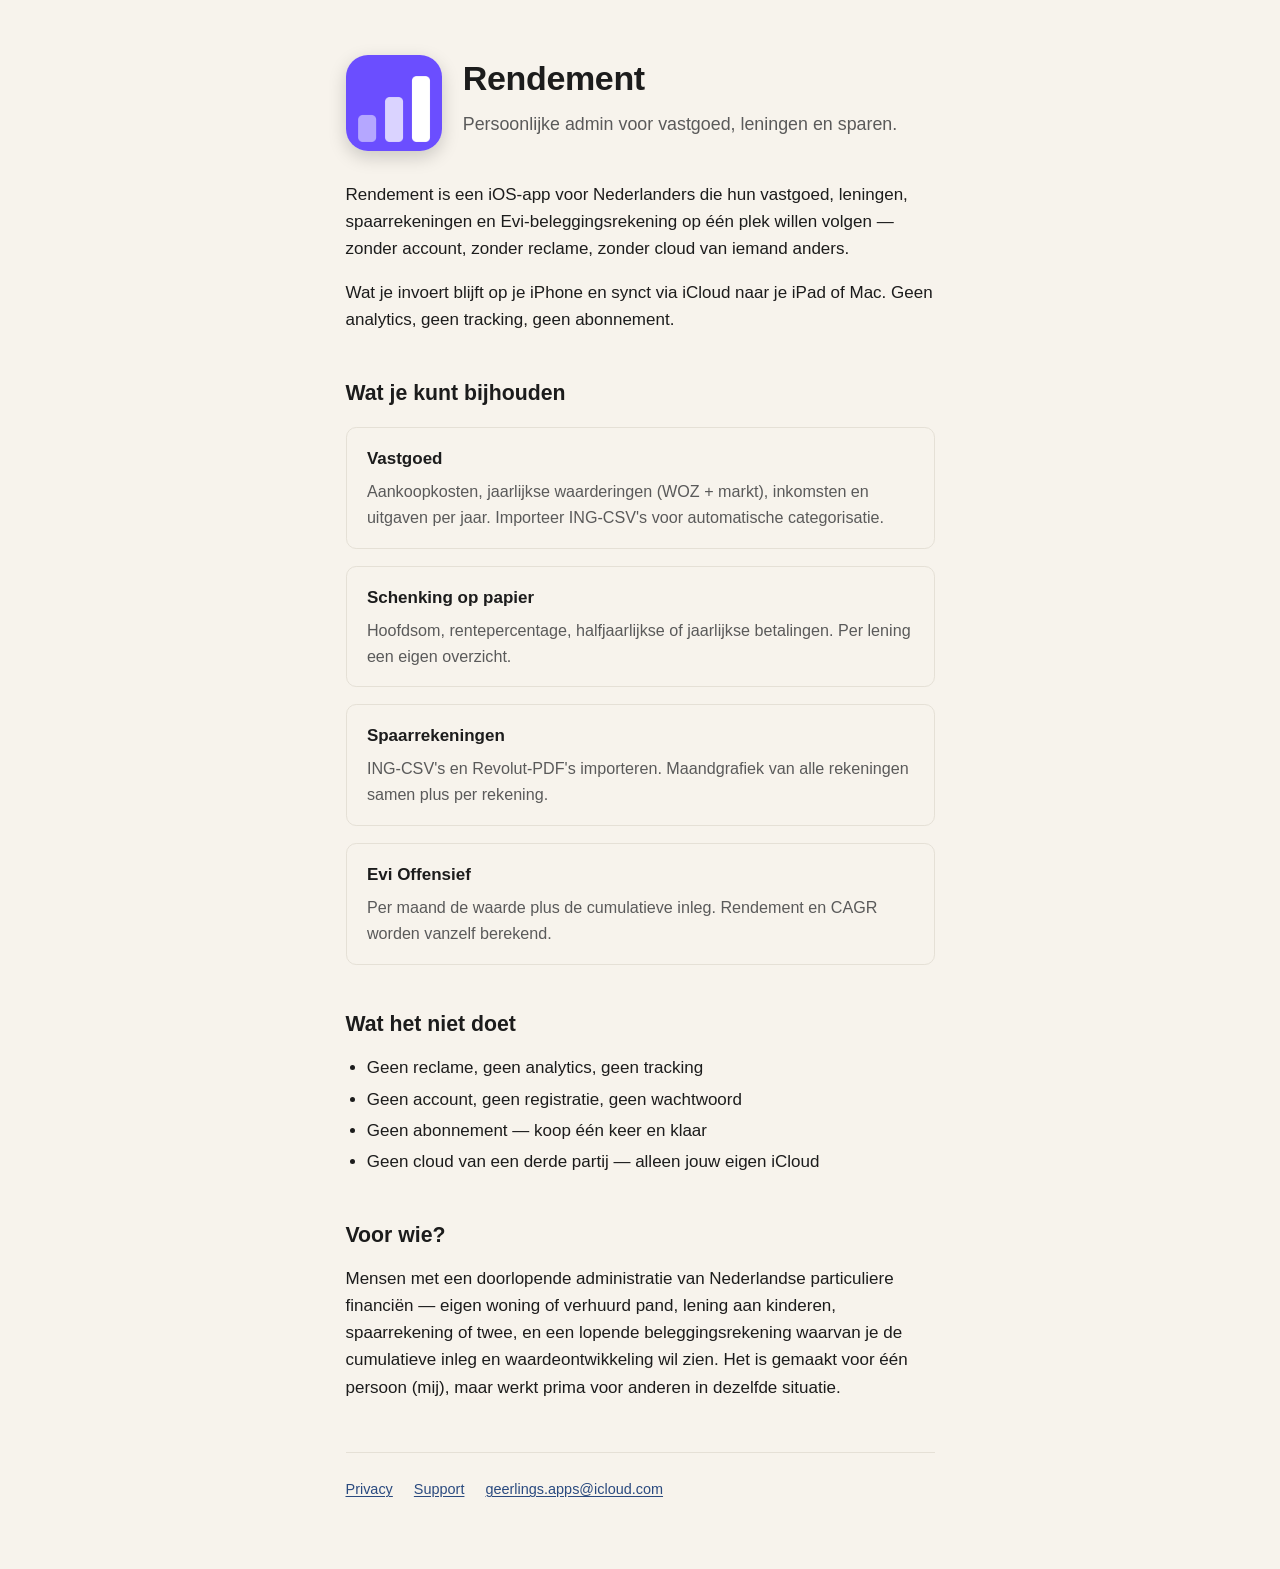
==== index.html @ a07849af "Initial Rendement website (privacy + support + landing) Mirrors the stip-website / boulesday-website" ====
<!DOCTYPE html>
<html lang="nl">
<head>
  <meta charset="UTF-8">
  <meta name="viewport" content="width=device-width, initial-scale=1.0">
  <title>Rendement — Persoonlijke admin voor vastgoed, leningen en sparen</title>
  <meta name="description" content="iOS-app voor Nederlandse particuliere financiën: vastgoed, leningen, spaarrekeningen en Evi op één plek. Privacy-first, lokale opslag plus iCloud, geen tracking.">
  <link rel="stylesheet" href="styles.css">
  <link rel="icon" type="image/png" href="appicon.png">
</head>
<body>
<main>
  <div class="hero">
    <img src="appicon.png" alt="Rendement app-icoon">
    <div>
      <h1>Rendement</h1>
      <p class="tagline">Persoonlijke admin voor vastgoed, leningen en sparen.</p>
    </div>
  </div>

  <p>
    Rendement is een iOS-app voor Nederlanders die hun vastgoed, leningen,
    spaarrekeningen en Evi-beleggingsrekening op één plek willen volgen —
    zonder account, zonder reclame, zonder cloud van iemand anders.
  </p>

  <p>
    Wat je invoert blijft op je iPhone en synct via iCloud naar je iPad of
    Mac. Geen analytics, geen tracking, geen abonnement.
  </p>

  <h2>Wat je kunt bijhouden</h2>
  <div class="cards">
    <div class="card">
      <h3>Vastgoed</h3>
      <p>Aankoopkosten, jaarlijkse waarderingen (WOZ + markt), inkomsten en
        uitgaven per jaar. Importeer ING-CSV's voor automatische
        categorisatie.</p>
    </div>
    <div class="card">
      <h3>Schenking op papier</h3>
      <p>Hoofdsom, rentepercentage, halfjaarlijkse of jaarlijkse betalingen.
        Per lening een eigen overzicht.</p>
    </div>
    <div class="card">
      <h3>Spaarrekeningen</h3>
      <p>ING-CSV's en Revolut-PDF's importeren. Maandgrafiek van alle
        rekeningen samen plus per rekening.</p>
    </div>
    <div class="card">
      <h3>Evi Offensief</h3>
      <p>Per maand de waarde plus de cumulatieve inleg. Rendement en CAGR
        worden vanzelf berekend.</p>
    </div>
  </div>

  <h2>Wat het niet doet</h2>
  <ul>
    <li>Geen reclame, geen analytics, geen tracking</li>
    <li>Geen account, geen registratie, geen wachtwoord</li>
    <li>Geen abonnement — koop één keer en klaar</li>
    <li>Geen cloud van een derde partij — alleen jouw eigen iCloud</li>
  </ul>

  <h2>Voor wie?</h2>
  <p>
    Mensen met een doorlopende administratie van Nederlandse particuliere
    financiën — eigen woning of verhuurd pand, lening aan kinderen,
    spaarrekening of twee, en een lopende beleggingsrekening waarvan je de
    cumulatieve inleg en waardeontwikkeling wil zien. Het is gemaakt voor
    één persoon (mij), maar werkt prima voor anderen in dezelfde situatie.
  </p>

  <footer>
    <a href="privacy.html">Privacy</a>
    <a href="support.html">Support</a>
    <a href="mailto:geerlings.apps@icloud.com">geerlings.apps@icloud.com</a>
  </footer>
</main>
</body>
</html>
---- styles.css ----
:root {
  --paper: #f7f3ec;
  --ink: #1c1c1c;
  --muted: #5a5a5a;
  --rule: #e5e0d6;
  --accent: #2a4a7f;
  --accent-soft: #dde4f0;
}

@media (prefers-color-scheme: dark) {
  :root {
    --paper: #1c1c1c;
    --ink: #f7f3ec;
    --muted: #a8a8a8;
    --rule: #333;
    --accent: #8aaee0;
    --accent-soft: #2a3340;
  }
}

* { box-sizing: border-box; }

html, body {
  margin: 0;
  padding: 0;
  background: var(--paper);
  color: var(--ink);
  font-family: -apple-system, BlinkMacSystemFont, "SF Pro Text", "Helvetica Neue", Arial, sans-serif;
  font-size: 17px;
  line-height: 1.6;
}

main {
  max-width: 640px;
  margin: 0 auto;
  padding: 3rem 1.5rem 4rem;
}

h1 {
  font-size: 2rem;
  font-weight: 600;
  letter-spacing: -0.01em;
  margin: 0 0 0.5rem;
}

h2 {
  font-size: 1.25rem;
  font-weight: 600;
  margin: 2.5rem 0 0.75rem;
}

p, ul {
  margin: 0 0 1rem;
}

ul {
  padding-left: 1.25rem;
}

li {
  margin-bottom: 0.25rem;
}

.meta {
  color: var(--muted);
  font-size: 0.9rem;
  margin-bottom: 2rem;
  padding-bottom: 1.5rem;
  border-bottom: 1px solid var(--rule);
}

a {
  color: var(--accent);
  text-decoration: underline;
  text-underline-offset: 0.15em;
}

code {
  font-family: ui-monospace, "SF Mono", Menlo, monospace;
  font-size: 0.9em;
  background: var(--rule);
  padding: 0.1em 0.35em;
  border-radius: 0.25em;
}

.hero {
  display: flex;
  align-items: center;
  gap: 1.25rem;
  margin-bottom: 1.5rem;
}

.hero img {
  width: 96px;
  height: 96px;
  border-radius: 22px;
  box-shadow: 0 6px 18px rgba(0, 0, 0, 0.18);
}

.hero h1 {
  margin: 0;
}

.tagline {
  color: var(--muted);
  font-size: 1.05rem;
  margin-top: 0.25rem;
}

.cards {
  display: grid;
  grid-template-columns: 1fr;
  gap: 1rem;
  margin-top: 1rem;
}

.card {
  padding: 1rem 1.2rem;
  border: 1px solid var(--rule);
  border-radius: 0.6rem;
}

.card h3 {
  margin: 0 0 0.4rem;
  font-size: 1rem;
}

.card p {
  margin: 0;
  color: var(--muted);
  font-size: 0.95rem;
}

footer {
  margin-top: 3rem;
  padding-top: 1.5rem;
  border-top: 1px solid var(--rule);
  color: var(--muted);
  font-size: 0.85rem;
}

footer a {
  margin-right: 1rem;
}
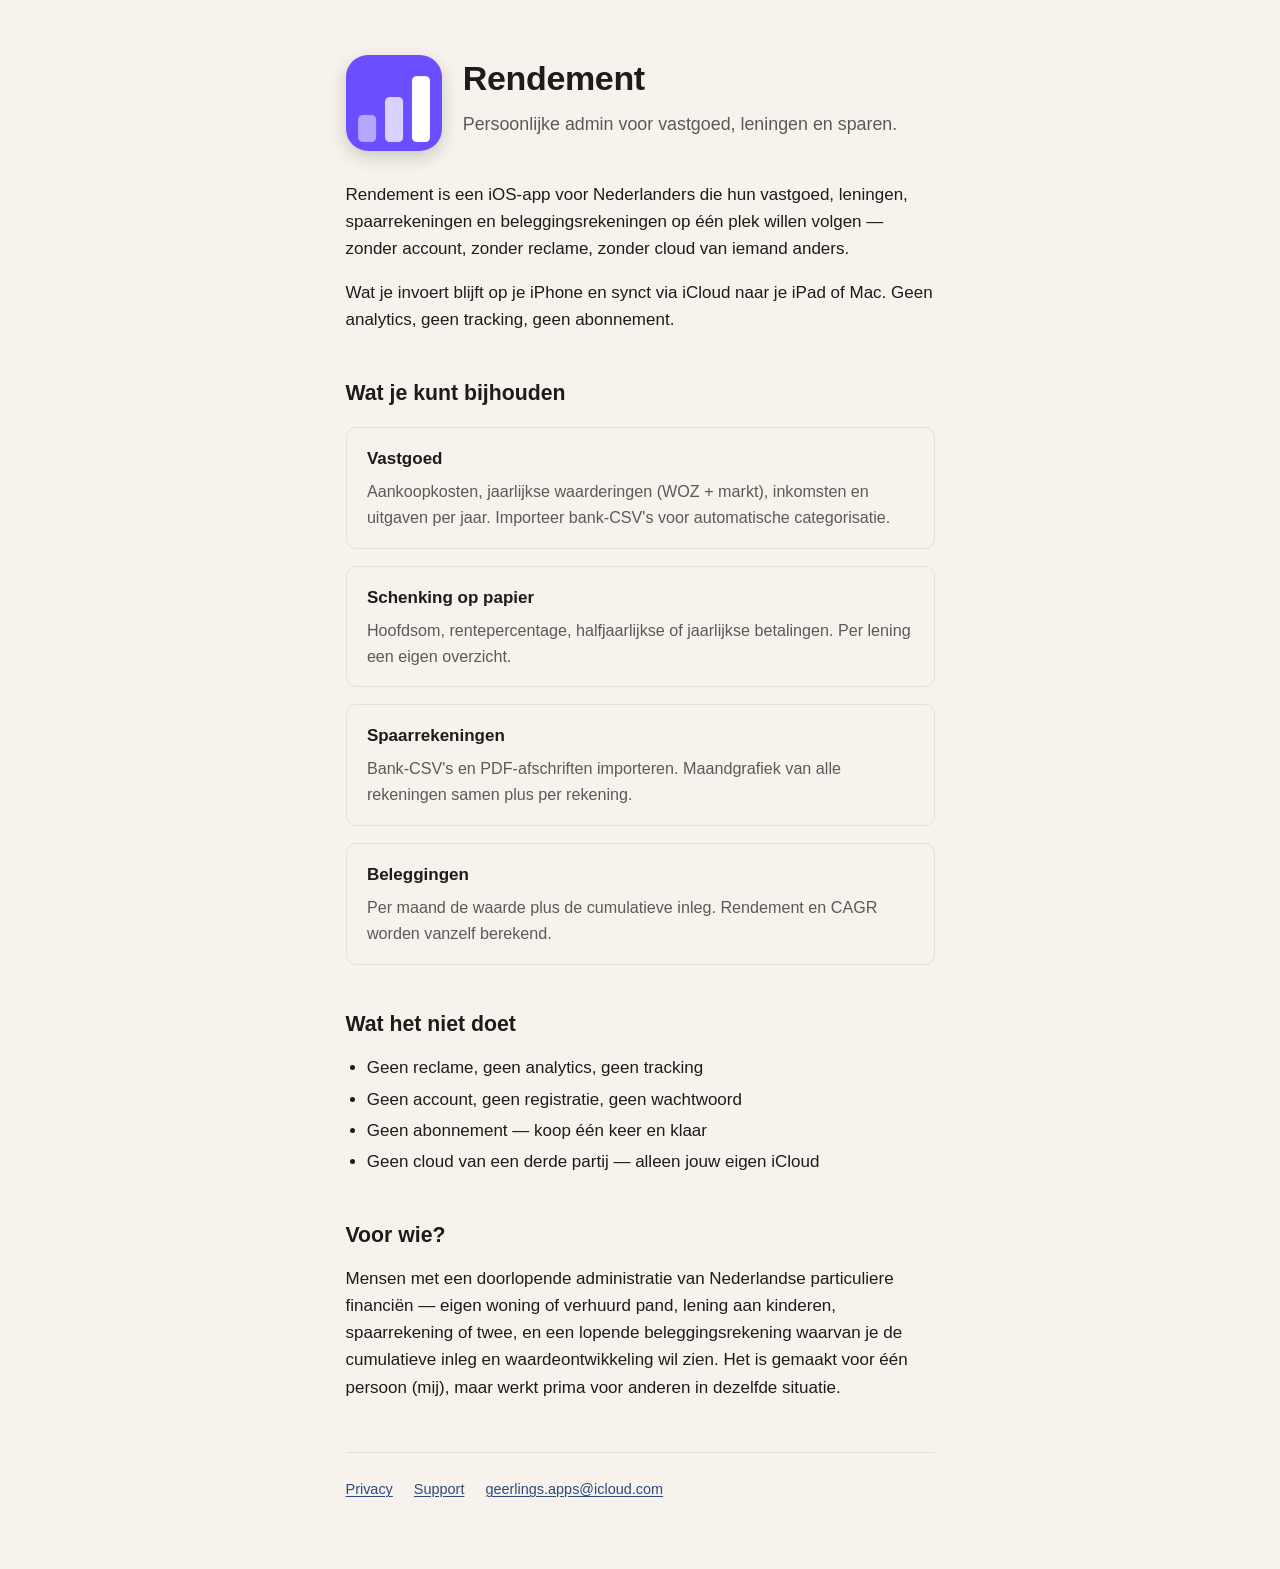
==== commit 5272a629: "Generiek herformuleren: bank- en broker-merken weghalen Tot nu toe waren Evi, Revolut en ING bij naa" ====
--- a/index.html
+++ b/index.html
@@ -4,7 +4,7 @@
   <meta charset="UTF-8">
   <meta name="viewport" content="width=device-width, initial-scale=1.0">
   <title>Rendement — Persoonlijke admin voor vastgoed, leningen en sparen</title>
-  <meta name="description" content="iOS-app voor Nederlandse particuliere financiën: vastgoed, leningen, spaarrekeningen en Evi op één plek. Privacy-first, lokale opslag plus iCloud, geen tracking.">
+  <meta name="description" content="iOS-app voor Nederlandse particuliere financiën: vastgoed, leningen, spaarrekeningen en beleggingen op één plek. Privacy-first, lokale opslag plus iCloud, geen tracking.">
   <link rel="stylesheet" href="styles.css">
   <link rel="icon" type="image/png" href="appicon.png">
 </head>
@@ -20,7 +20,7 @@
 
   <p>
     Rendement is een iOS-app voor Nederlanders die hun vastgoed, leningen,
-    spaarrekeningen en Evi-beleggingsrekening op één plek willen volgen —
+    spaarrekeningen en beleggingsrekeningen op één plek willen volgen —
     zonder account, zonder reclame, zonder cloud van iemand anders.
   </p>
 
@@ -34,7 +34,7 @@
     <div class="card">
       <h3>Vastgoed</h3>
       <p>Aankoopkosten, jaarlijkse waarderingen (WOZ + markt), inkomsten en
-        uitgaven per jaar. Importeer ING-CSV's voor automatische
+        uitgaven per jaar. Importeer bank-CSV's voor automatische
         categorisatie.</p>
     </div>
     <div class="card">
@@ -44,11 +44,11 @@
     </div>
     <div class="card">
       <h3>Spaarrekeningen</h3>
-      <p>ING-CSV's en Revolut-PDF's importeren. Maandgrafiek van alle
+      <p>Bank-CSV's en PDF-afschriften importeren. Maandgrafiek van alle
         rekeningen samen plus per rekening.</p>
     </div>
     <div class="card">
-      <h3>Evi Offensief</h3>
+      <h3>Beleggingen</h3>
       <p>Per maand de waarde plus de cumulatieve inleg. Rendement en CAGR
         worden vanzelf berekend.</p>
     </div>
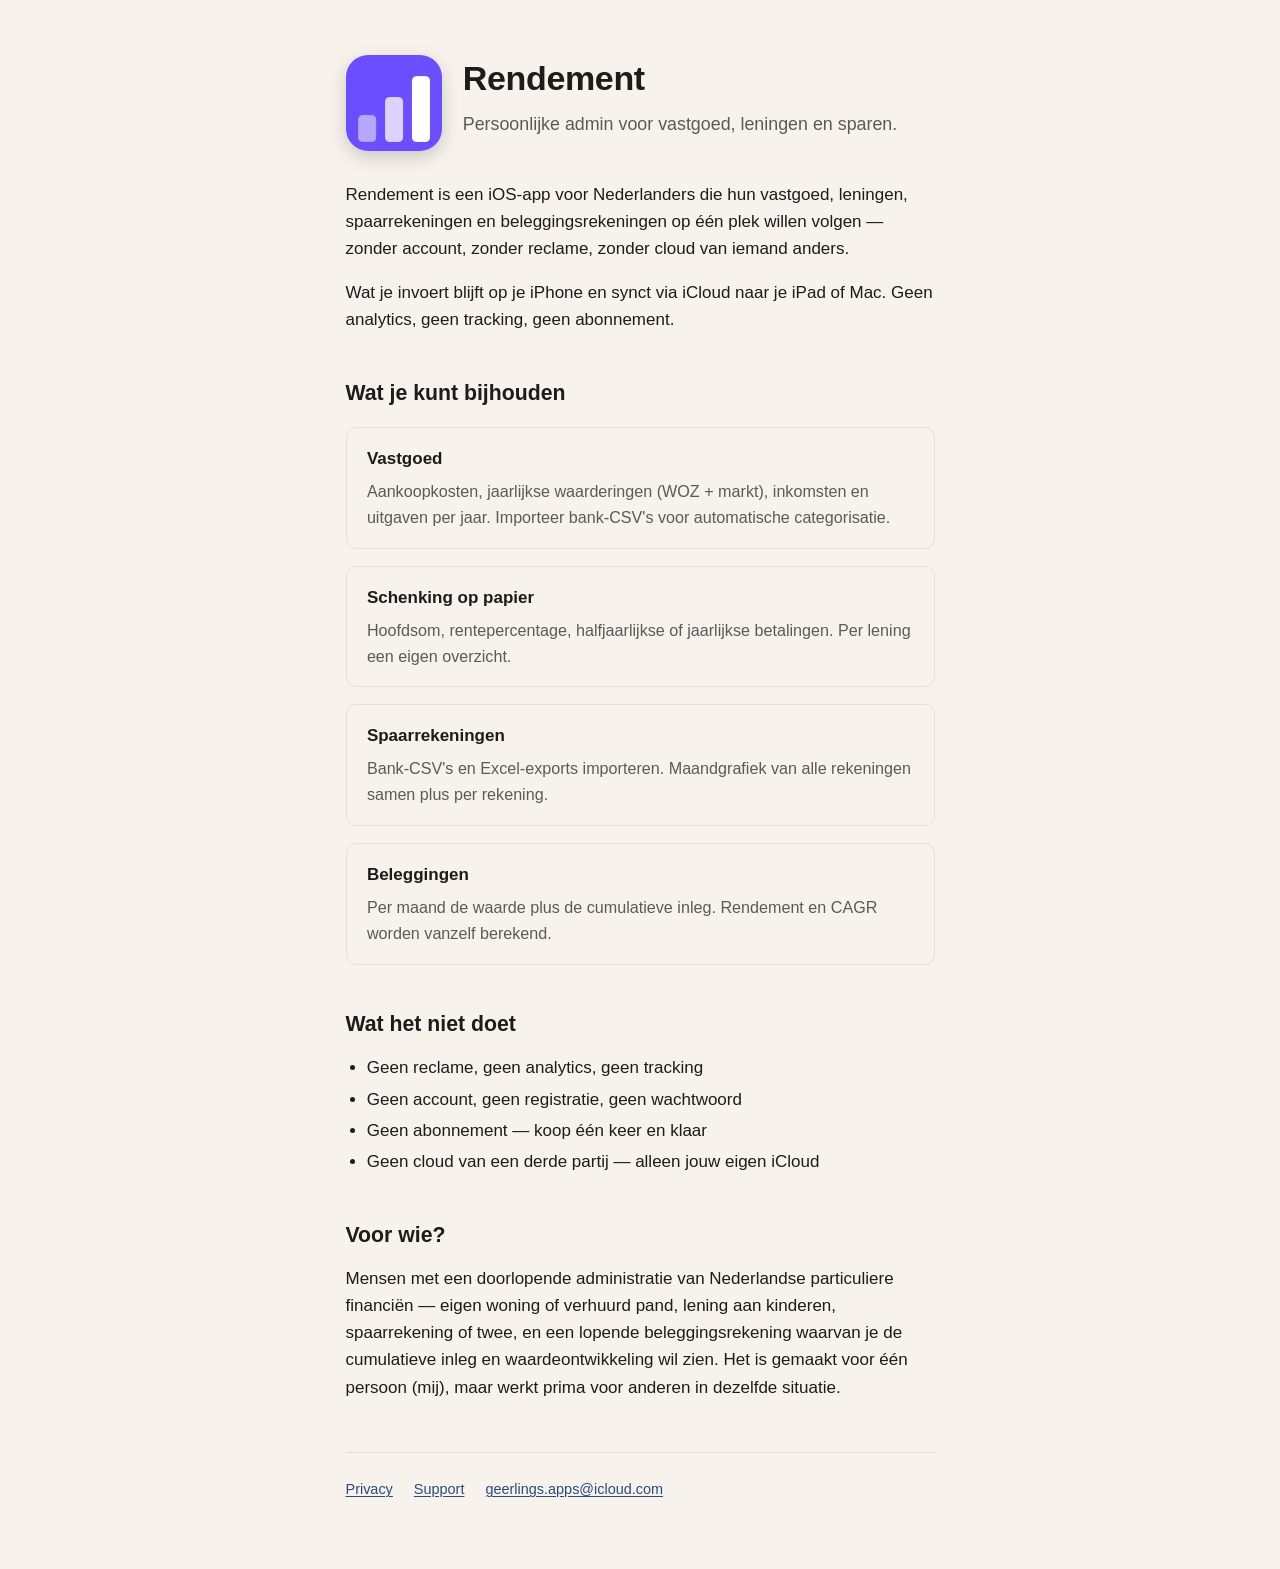
==== commit 2586ddf9: "Spaargeld-import: Excel-export in plaats van PDF Sluit aan op Rendement 2.5, waar de PDF-import is v" ====
--- a/index.html
+++ b/index.html
@@ -44,7 +44,7 @@
     </div>
     <div class="card">
       <h3>Spaarrekeningen</h3>
-      <p>Bank-CSV's en PDF-afschriften importeren. Maandgrafiek van alle
+      <p>Bank-CSV's en Excel-exports importeren. Maandgrafiek van alle
         rekeningen samen plus per rekening.</p>
     </div>
     <div class="card">
